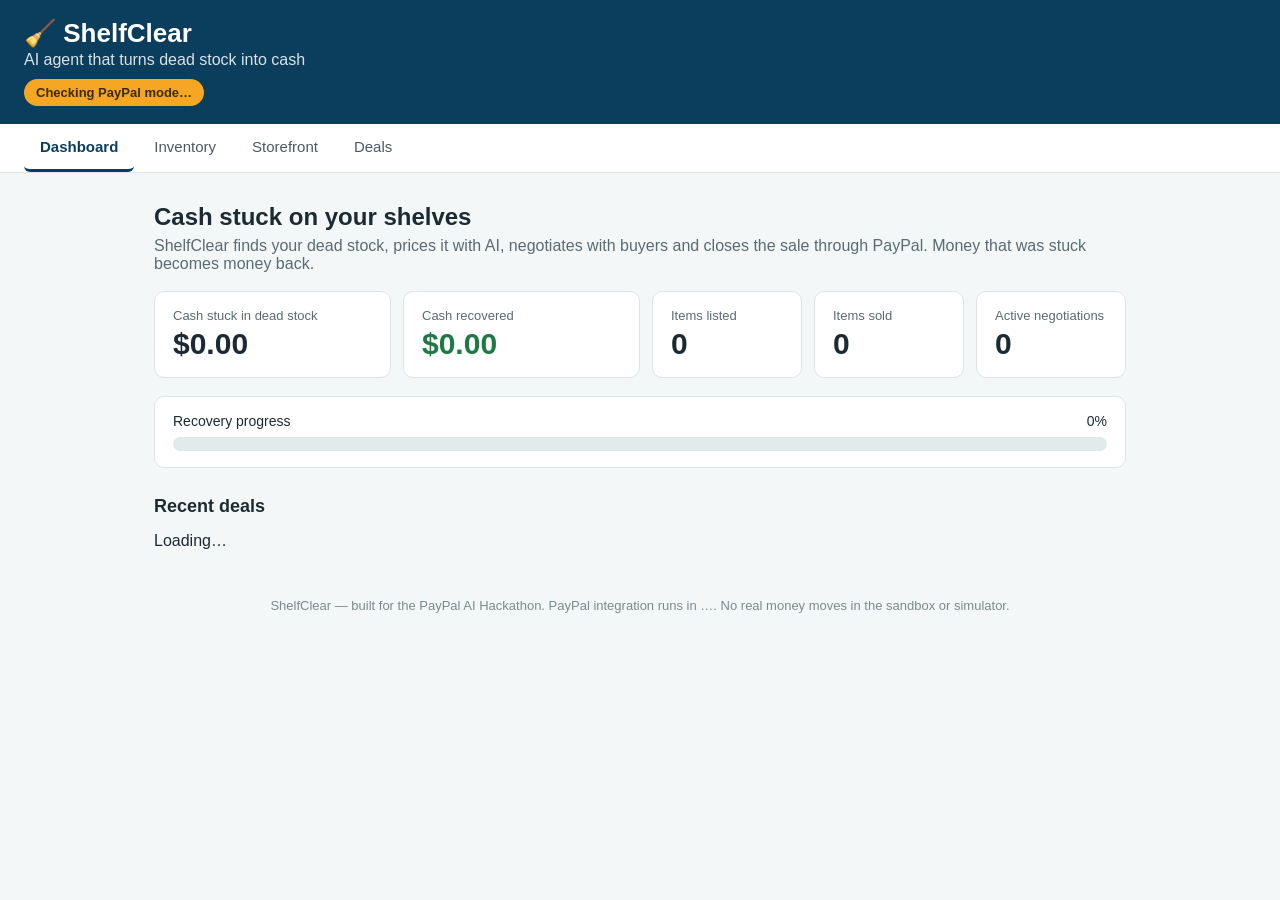
==== static/index.html @ 05d49730 "ShelfClear: AI dead-stock agent — priced by AI, negotiated by AI, closed through PayPal (PayPal AI H" ====
<!DOCTYPE html>
<html lang="en">
<head>
<meta charset="utf-8">
<meta name="viewport" content="width=device-width, initial-scale=1">
<title>ShelfClear — Turn Dead Stock Into Cash</title>
<link rel="stylesheet" href="/static/style.css">
</head>
<body>
<header>
  <div class="brand">🧹 ShelfClear</div>
  <div class="tagline">AI agent that turns dead stock into cash</div>
  <div id="mode-banner" class="mode-banner">Checking PayPal mode…</div>
</header>

<nav>
  <button data-view="dashboard" class="active">Dashboard</button>
  <button data-view="inventory">Inventory</button>
  <button data-view="storefront">Storefront</button>
  <button data-view="deals">Deals</button>
</nav>

<main>
  <!-- DASHBOARD -->
  <section id="view-dashboard" class="view active">
    <h1>Cash stuck on your shelves</h1>
    <p class="sub">ShelfClear finds your dead stock, prices it with AI, negotiates with buyers
    and closes the sale through PayPal. Money that was stuck becomes money back.</p>
    <div class="cards">
      <div class="card big"><span class="label">Cash stuck in dead stock</span><span class="value" id="stat-stuck">$0.00</span></div>
      <div class="card big good"><span class="label">Cash recovered</span><span class="value" id="stat-recovered">$0.00</span></div>
      <div class="card"><span class="label">Items listed</span><span class="value" id="stat-listed">0</span></div>
      <div class="card"><span class="label">Items sold</span><span class="value" id="stat-sold">0</span></div>
      <div class="card"><span class="label">Active negotiations</span><span class="value" id="stat-deals">0</span></div>
    </div>
    <div class="meter-wrap">
      <div class="meter-label"><span>Recovery progress</span><span id="recovery-pct">0%</span></div>
      <div class="meter"><div id="recovery-bar" class="meter-fill" style="width:0%"></div></div>
    </div>
    <h2>Recent deals</h2>
    <div id="recent-deals" class="deal-list">Loading…</div>
  </section>

  <!-- INVENTORY -->
  <section id="view-inventory" class="view">
    <h1>Inventory</h1>
    <p class="sub">Add a dead-stock item. The AI prices it instantly — it never goes below your floor price.</p>
    <form id="add-form" class="form">
      <input name="name" placeholder="Item name" required>
      <select name="category">
        <option>Electronics</option><option>Accessories</option><option>Footwear</option>
        <option>Fashion</option><option>Home</option><option>Beauty</option><option>Toys</option>
      </select>
      <input name="original_price" type="number" step="0.01" min="0.01" placeholder="Original price ($)" required>
      <input name="cost_price" type="number" step="0.01" min="0" placeholder="Your cost ($)" required>
      <input name="floor_price" type="number" step="0.01" min="0.01" placeholder="Lowest price you'll accept ($)" required>
      <input name="qty" type="number" min="1" placeholder="Qty stuck" required>
      <input name="days_unsold" type="number" min="0" placeholder="Days unsold" required>
      <button type="submit">Add item &amp; price with AI</button>
    </form>
    <div id="form-error" class="error"></div>
    <table>
      <thead><tr><th>Item</th><th>Original</th><th>AI clearance price</th><th>Dead score</th><th>Why this price</th><th>Status</th><th></th></tr></thead>
      <tbody id="items-body"></tbody>
    </table>
  </section>

  <!-- STOREFRONT -->
  <section id="view-storefront" class="view">
    <h1>Clearance Storefront</h1>
    <p class="sub">This is what buyers see. Every price was set by the AI. Click a deal to negotiate with the agent.</p>
    <div id="store-grid" class="grid"></div>
  </section>

  <!-- DEALS -->
  <section id="view-deals" class="view">
    <h1>Deals</h1>
    <p class="sub">Negotiations in progress. The agent accepts, counters or walks away — it never goes below the seller's floor.</p>
    <div id="deals-list" class="deal-list">Loading…</div>
  </section>

  <!-- DEAL CHAT -->
  <section id="view-deal" class="view">
    <button id="back-to-deals" class="link-btn">← Back to deals</button>
    <h1 id="deal-title">Deal</h1>
    <div id="deal-status" class="deal-status"></div>
    <div id="chat" class="chat"></div>
    <div id="offer-box" class="offer-box">
      <input id="offer-input" type="number" step="0.01" min="0.01" placeholder="Your offer in $">
      <button id="offer-btn">Make offer</button>
    </div>
    <div id="pay-box" class="pay-box hidden">
      <p id="pay-info"></p>
      <button id="pay-create-btn">Create PayPal order</button>
      <button id="pay-approve-btn" class="hidden">Approve in PayPal</button>
      <button id="pay-capture-btn" class="hidden">Capture payment</button>
      <p id="pay-status" class="pay-status"></p>
    </div>
  </section>
</main>

<footer>
  ShelfClear — built for the PayPal AI Hackathon. PayPal integration runs in
  <span id="footer-mode">…</span>. No real money moves in the sandbox or simulator.
</footer>

<script src="/static/app.js"></script>
</body>
</html>
---- static/style.css ----
* { box-sizing: border-box; }
body { font-family: -apple-system, "Segoe UI", Roboto, Helvetica, Arial, sans-serif;
  margin: 0; color: #1c2b33; background: #f4f7f8; }
header { background: #0b3d5c; color: #fff; padding: 18px 24px; }
.brand { font-size: 26px; font-weight: 800; }
.tagline { opacity: .85; margin-top: 2px; }
.mode-banner { margin-top: 10px; display: inline-block; padding: 6px 12px; border-radius: 20px;
  font-size: 13px; font-weight: 600; background: #f5a623; color: #3a2a00; }
.mode-banner.sandbox { background: #2e9e5b; color: #fff; }
nav { background: #fff; border-bottom: 1px solid #dde4e7; padding: 0 24px; display: flex; gap: 4px; }
nav button { border: none; background: none; padding: 14px 16px; font-size: 15px; cursor: pointer;
  color: #4a5a63; border-bottom: 3px solid transparent; }
nav button.active { color: #0b3d5c; border-bottom-color: #0b3d5c; font-weight: 700; }
main { max-width: 1020px; margin: 0 auto; padding: 24px; }
h1 { font-size: 24px; margin: 6px 0; }
h2 { font-size: 18px; margin-top: 28px; }
.sub { color: #5a6b73; margin-top: 0; }
.view { display: none; }
.view.active { display: block; }
.cards { display: flex; flex-wrap: wrap; gap: 12px; margin: 18px 0; }
.card { background: #fff; border: 1px solid #dde4e7; border-radius: 10px; padding: 16px 18px;
  min-width: 150px; flex: 1; }
.card.big { flex: 2; }
.card .label { display: block; font-size: 13px; color: #5a6b73; }
.card .value { display: block; font-size: 30px; font-weight: 800; margin-top: 4px; }
.card.good .value { color: #1d7a45; }
.meter-wrap { background: #fff; border: 1px solid #dde4e7; border-radius: 10px; padding: 16px 18px; }
.meter-label { display: flex; justify-content: space-between; font-size: 14px; margin-bottom: 8px; }
.meter { height: 14px; background: #e3eaec; border-radius: 8px; overflow: hidden; }
.meter-fill { height: 100%; background: #1d7a45; transition: width .4s; }
.form { display: flex; flex-wrap: wrap; gap: 8px; background: #fff; border: 1px solid #dde4e7;
  border-radius: 10px; padding: 16px; margin-bottom: 16px; }
.form input, .form select { padding: 9px 10px; border: 1px solid #c8d2d6; border-radius: 6px; font-size: 14px; }
.form input { flex: 1 1 180px; }
button { background: #0b3d5c; color: #fff; border: none; border-radius: 6px; padding: 10px 16px;
  font-size: 14px; cursor: pointer; }
button:disabled { opacity: .5; cursor: default; }
button.secondary { background: #e3eaec; color: #1c2b33; }
.error { color: #b3261e; min-height: 18px; margin-bottom: 8px; }
table { width: 100%; border-collapse: collapse; background: #fff; font-size: 14px; }
th, td { text-align: left; padding: 10px; border-bottom: 1px solid #e3eaec; vertical-align: top; }
th { background: #eef2f3; }
.badge { display: inline-block; padding: 2px 9px; border-radius: 12px; font-size: 12px; font-weight: 700; }
.badge.listed { background: #e3f0ff; color: #0b4a8a; }
.badge.sold { background: #dff2e5; color: #1d7a45; }
.grid { display: grid; grid-template-columns: repeat(auto-fill, minmax(230px, 1fr)); gap: 14px; }
.deal-card { background: #fff; border: 1px solid #dde4e7; border-radius: 10px; padding: 16px; }
.deal-card h3 { margin: 0 0 6px; font-size: 17px; }
.price-old { text-decoration: line-through; color: #8a9aA1; }
.price-new { font-size: 24px; font-weight: 800; color: #1d7a45; }
.off { background: #fde8e8; color: #b3261e; font-weight: 700; padding: 2px 8px; border-radius: 12px; font-size: 12px; }
.deal-card p { margin: 6px 0; font-size: 14px; color: #5a6b73; }
.deal-list .deal-row { background: #fff; border: 1px solid #dde4e7; border-radius: 10px;
  padding: 14px 16px; margin-bottom: 10px; display: flex; justify-content: space-between; gap: 12px; align-items: center; }
.deal-row .meta { font-size: 14px; }
.status-pill { padding: 3px 10px; border-radius: 12px; font-size: 12px; font-weight: 700; }
.status-negotiating { background: #fff3d6; color: #7a5b00; }
.status-accepted { background: #e3f0ff; color: #0b4a8a; }
.status-paid { background: #dff2e5; color: #1d7a45; }
.status-walked_away { background: #f0f0f0; color: #5a6b73; }
.chat { background: #fff; border: 1px solid #dde4e7; border-radius: 10px; padding: 16px;
  min-height: 220px; margin: 12px 0; }
.msg { margin: 10px 0; max-width: 80%; padding: 10px 14px; border-radius: 10px; font-size: 15px; }
.msg.buyer { background: #e3f0ff; margin-left: auto; }
.msg.agent { background: #eef2f3; }
.msg.system { background: #fff3d6; font-size: 13px; }
.msg .who { display: block; font-size: 11px; font-weight: 700; text-transform: uppercase; opacity: .6; }
.offer-box, .pay-box { display: flex; gap: 8px; flex-wrap: wrap; align-items: center;
  background: #fff; border: 1px solid #dde4e7; border-radius: 10px; padding: 14px; margin-top: 12px; }
.offer-box input { flex: 1; padding: 10px; border: 1px solid #c8d2d6; border-radius: 6px; font-size: 15px; }
.pay-box p { margin: 4px 0; }
.pay-status { font-size: 14px; color: #1d7a45; font-weight: 600; }
.hidden { display: none !important; }
.link-btn { background: none; color: #0b3d5c; padding: 0; font-weight: 700; }
.deal-status { font-size: 15px; }
footer { text-align: center; color: #7a8a91; font-size: 13px; padding: 24px; }
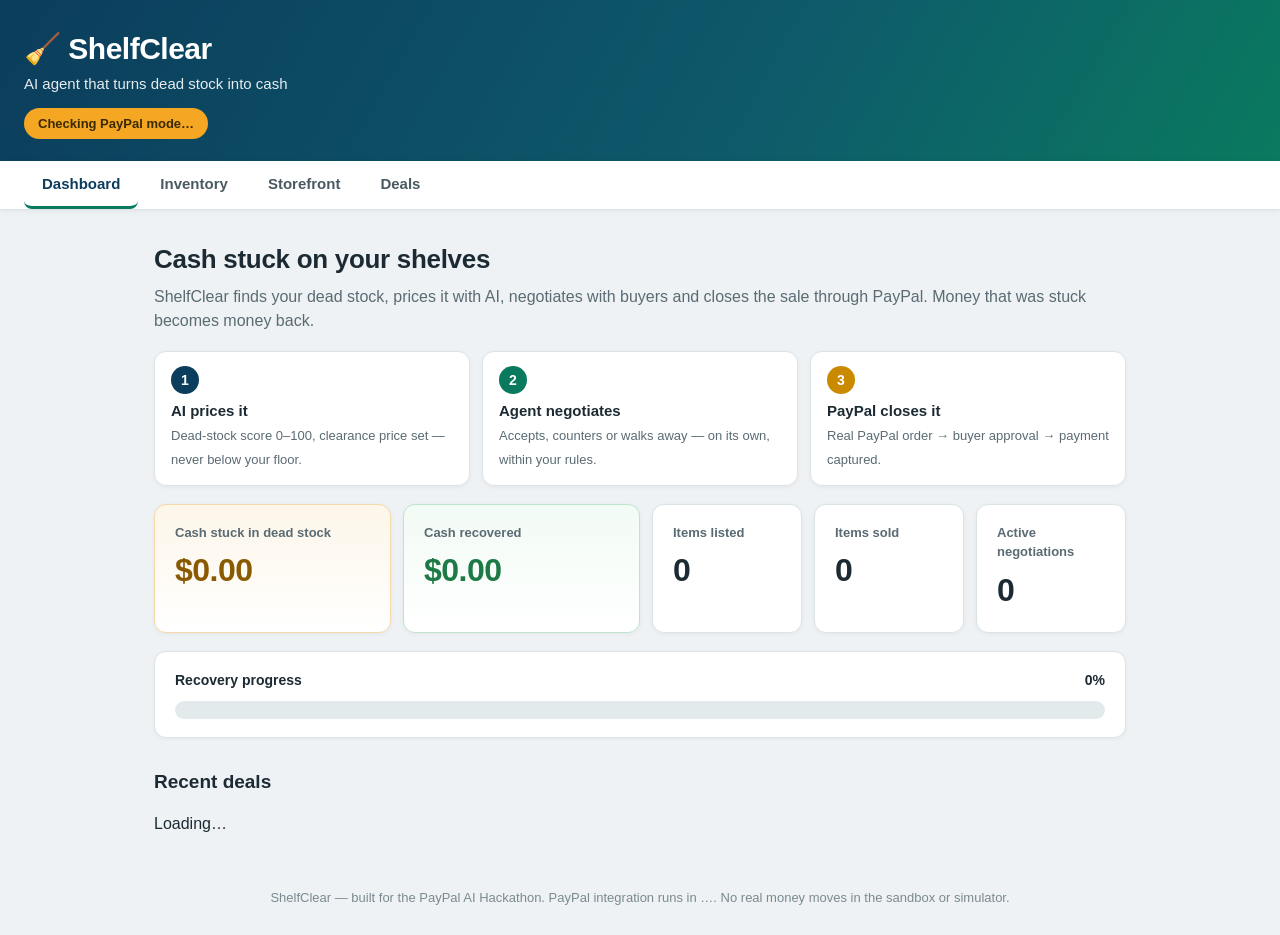
==== commit 2c875760: "UI polish: gradient header, PayPal-gold pay buttons, how-it-works strip, card/chat styling" ====
--- a/static/index.html
+++ b/static/index.html
@@ -26,8 +26,13 @@
     <h1>Cash stuck on your shelves</h1>
     <p class="sub">ShelfClear finds your dead stock, prices it with AI, negotiates with buyers
     and closes the sale through PayPal. Money that was stuck becomes money back.</p>
+    <div class="steps">
+      <div class="step"><span class="num">1</span><b>AI prices it</b><span>Dead-stock score 0–100, clearance price set — never below your floor.</span></div>
+      <div class="step"><span class="num teal">2</span><b>Agent negotiates</b><span>Accepts, counters or walks away — on its own, within your rules.</span></div>
+      <div class="step"><span class="num gold">3</span><b>PayPal closes it</b><span>Real PayPal order → buyer approval → payment captured.</span></div>
+    </div>
     <div class="cards">
-      <div class="card big"><span class="label">Cash stuck in dead stock</span><span class="value" id="stat-stuck">$0.00</span></div>
+      <div class="card big stuck"><span class="label">Cash stuck in dead stock</span><span class="value" id="stat-stuck">$0.00</span></div>
       <div class="card big good"><span class="label">Cash recovered</span><span class="value" id="stat-recovered">$0.00</span></div>
       <div class="card"><span class="label">Items listed</span><span class="value" id="stat-listed">0</span></div>
       <div class="card"><span class="label">Items sold</span><span class="value" id="stat-sold">0</span></div>
@@ -91,9 +96,9 @@
     </div>
     <div id="pay-box" class="pay-box hidden">
       <p id="pay-info"></p>
-      <button id="pay-create-btn">Create PayPal order</button>
-      <button id="pay-approve-btn" class="hidden">Approve in PayPal</button>
-      <button id="pay-capture-btn" class="hidden">Capture payment</button>
+      <button id="pay-create-btn" class="paypal-btn">Create PayPal order</button>
+      <button id="pay-approve-btn" class="hidden paypal-btn">Approve in PayPal</button>
+      <button id="pay-capture-btn" class="hidden paypal-btn">Capture payment</button>
       <p id="pay-status" class="pay-status"></p>
     </div>
   </section>
--- a/static/style.css
+++ b/static/style.css
@@ -1,76 +1,127 @@
 * { box-sizing: border-box; }
 body { font-family: -apple-system, "Segoe UI", Roboto, Helvetica, Arial, sans-serif;
-  margin: 0; color: #1c2b33; background: #f4f7f8; }
-header { background: #0b3d5c; color: #fff; padding: 18px 24px; }
-.brand { font-size: 26px; font-weight: 800; }
-.tagline { opacity: .85; margin-top: 2px; }
-.mode-banner { margin-top: 10px; display: inline-block; padding: 6px 12px; border-radius: 20px;
-  font-size: 13px; font-weight: 600; background: #f5a623; color: #3a2a00; }
+  margin: 0; color: #1c2b33; background: #eef2f4; line-height: 1.5; }
+
+/* ---------- header ---------- */
+header { background: linear-gradient(120deg, #0b3d5c 0%, #0e5a6b 60%, #0a7a5f 100%);
+  color: #fff; padding: 26px 24px 22px; box-shadow: 0 2px 12px rgba(11, 61, 92, .25); }
+.brand { font-size: 30px; font-weight: 800; letter-spacing: -.5px; }
+.tagline { opacity: .9; margin-top: 2px; font-size: 15px; }
+.mode-banner { margin-top: 12px; display: inline-block; padding: 6px 14px; border-radius: 20px;
+  font-size: 13px; font-weight: 700; background: #f5a623; color: #3a2a00; }
 .mode-banner.sandbox { background: #2e9e5b; color: #fff; }
-nav { background: #fff; border-bottom: 1px solid #dde4e7; padding: 0 24px; display: flex; gap: 4px; }
-nav button { border: none; background: none; padding: 14px 16px; font-size: 15px; cursor: pointer;
-  color: #4a5a63; border-bottom: 3px solid transparent; }
-nav button.active { color: #0b3d5c; border-bottom-color: #0b3d5c; font-weight: 700; }
+
+/* ---------- nav ---------- */
+nav { background: #fff; border-bottom: 1px solid #dde4e7; padding: 0 24px; display: flex; gap: 4px;
+  position: sticky; top: 0; z-index: 10; box-shadow: 0 1px 6px rgba(0,0,0,.06); }
+nav button { border: none; background: none; padding: 14px 18px; font-size: 15px; cursor: pointer;
+  color: #4a5a63; border-bottom: 3px solid transparent; font-weight: 600; }
+nav button:hover { color: #0b3d5c; }
+nav button.active { color: #0b3d5c; border-bottom-color: #0a7a5f; font-weight: 800; }
+
 main { max-width: 1020px; margin: 0 auto; padding: 24px; }
-h1 { font-size: 24px; margin: 6px 0; }
-h2 { font-size: 18px; margin-top: 28px; }
+h1 { font-size: 26px; margin: 6px 0; letter-spacing: -.3px; }
+h2 { font-size: 19px; margin-top: 30px; }
 .sub { color: #5a6b73; margin-top: 0; }
 .view { display: none; }
 .view.active { display: block; }
+
+/* ---------- how-it-works strip ---------- */
+.steps { display: flex; flex-wrap: wrap; gap: 12px; margin: 18px 0 6px; }
+.step { flex: 1; min-width: 200px; background: #fff; border: 1px solid #dde4e7; border-radius: 12px;
+  padding: 14px 16px; box-shadow: 0 1px 4px rgba(0,0,0,.05); }
+.step .num { display: inline-block; width: 28px; height: 28px; line-height: 28px; text-align: center;
+  border-radius: 50%; background: #0b3d5c; color: #fff; font-weight: 800; font-size: 14px; margin-bottom: 6px; }
+.step .num.teal { background: #0a7a5f; }
+.step .num.gold { background: #c98a00; }
+.step b { display: block; font-size: 15px; }
+.step span { font-size: 13px; color: #5a6b73; }
+
+/* ---------- stat cards ---------- */
 .cards { display: flex; flex-wrap: wrap; gap: 12px; margin: 18px 0; }
-.card { background: #fff; border: 1px solid #dde4e7; border-radius: 10px; padding: 16px 18px;
-  min-width: 150px; flex: 1; }
+.card { background: #fff; border: 1px solid #dde4e7; border-radius: 12px; padding: 18px 20px;
+  min-width: 150px; flex: 1; box-shadow: 0 1px 4px rgba(0,0,0,.05); }
 .card.big { flex: 2; }
-.card .label { display: block; font-size: 13px; color: #5a6b73; }
-.card .value { display: block; font-size: 30px; font-weight: 800; margin-top: 4px; }
+.card .label { display: block; font-size: 13px; color: #5a6b73; font-weight: 600; }
+.card .value { display: block; font-size: 32px; font-weight: 800; margin-top: 4px; letter-spacing: -.5px; }
+.card.good { border-color: #bfe3cc; background: linear-gradient(180deg, #f2fbf5, #fff); }
 .card.good .value { color: #1d7a45; }
-.meter-wrap { background: #fff; border: 1px solid #dde4e7; border-radius: 10px; padding: 16px 18px; }
-.meter-label { display: flex; justify-content: space-between; font-size: 14px; margin-bottom: 8px; }
-.meter { height: 14px; background: #e3eaec; border-radius: 8px; overflow: hidden; }
-.meter-fill { height: 100%; background: #1d7a45; transition: width .4s; }
+.card.stuck { border-color: #f6d9a8; background: linear-gradient(180deg, #fdf6e9, #fff); }
+.card.stuck .value { color: #8a5a00; }
+
+/* ---------- recovery meter ---------- */
+.meter-wrap { background: #fff; border: 1px solid #dde4e7; border-radius: 12px; padding: 18px 20px;
+  box-shadow: 0 1px 4px rgba(0,0,0,.05); }
+.meter-label { display: flex; justify-content: space-between; font-size: 14px; font-weight: 600; margin-bottom: 10px; }
+.meter { height: 18px; background: #e3eaec; border-radius: 9px; overflow: hidden; }
+.meter-fill { height: 100%; background: linear-gradient(90deg, #2e9e5b, #0a7a5f); transition: width .4s; }
+
+/* ---------- forms & buttons ---------- */
 .form { display: flex; flex-wrap: wrap; gap: 8px; background: #fff; border: 1px solid #dde4e7;
-  border-radius: 10px; padding: 16px; margin-bottom: 16px; }
-.form input, .form select { padding: 9px 10px; border: 1px solid #c8d2d6; border-radius: 6px; font-size: 14px; }
+  border-radius: 12px; padding: 16px; margin-bottom: 16px; box-shadow: 0 1px 4px rgba(0,0,0,.05); }
+.form input, .form select { padding: 10px 12px; border: 1px solid #c8d2d6; border-radius: 8px; font-size: 14px; }
+.form input:focus, .form select:focus { outline: 2px solid #0a7a5f; border-color: #0a7a5f; }
 .form input { flex: 1 1 180px; }
-button { background: #0b3d5c; color: #fff; border: none; border-radius: 6px; padding: 10px 16px;
-  font-size: 14px; cursor: pointer; }
+button { background: #0b3d5c; color: #fff; border: none; border-radius: 8px; padding: 11px 18px;
+  font-size: 14px; font-weight: 700; cursor: pointer; transition: background .15s, transform .1s; }
+button:hover { background: #0e4d73; }
+button:active { transform: scale(.98); }
 button:disabled { opacity: .5; cursor: default; }
 button.secondary { background: #e3eaec; color: #1c2b33; }
+button.secondary:hover { background: #d3dee1; }
+button.paypal-btn { background: #ffc439; color: #1c2b33; box-shadow: 0 2px 6px rgba(201, 138, 0, .35); }
+button.paypal-btn:hover { background: #ffcf5c; }
 .error { color: #b3261e; min-height: 18px; margin-bottom: 8px; }
-table { width: 100%; border-collapse: collapse; background: #fff; font-size: 14px; }
-th, td { text-align: left; padding: 10px; border-bottom: 1px solid #e3eaec; vertical-align: top; }
-th { background: #eef2f3; }
-.badge { display: inline-block; padding: 2px 9px; border-radius: 12px; font-size: 12px; font-weight: 700; }
+
+/* ---------- tables ---------- */
+table { width: 100%; border-collapse: collapse; background: #fff; font-size: 14px;
+  border-radius: 12px; overflow: hidden; box-shadow: 0 1px 4px rgba(0,0,0,.05); }
+th, td { text-align: left; padding: 12px; border-bottom: 1px solid #e3eaec; vertical-align: top; }
+th { background: #eef2f3; font-size: 13px; text-transform: uppercase; letter-spacing: .4px; }
+tbody tr:nth-child(even) { background: #fafbfc; }
+tbody tr:hover { background: #f0f6f7; }
+.badge { display: inline-block; padding: 3px 10px; border-radius: 12px; font-size: 12px; font-weight: 700; }
 .badge.listed { background: #e3f0ff; color: #0b4a8a; }
 .badge.sold { background: #dff2e5; color: #1d7a45; }
+
+/* ---------- storefront ---------- */
 .grid { display: grid; grid-template-columns: repeat(auto-fill, minmax(230px, 1fr)); gap: 14px; }
-.deal-card { background: #fff; border: 1px solid #dde4e7; border-radius: 10px; padding: 16px; }
+.deal-card { background: #fff; border: 1px solid #dde4e7; border-radius: 12px; padding: 18px;
+  box-shadow: 0 1px 4px rgba(0,0,0,.05); transition: box-shadow .15s, transform .15s; }
+.deal-card:hover { box-shadow: 0 4px 14px rgba(11, 61, 92, .15); transform: translateY(-2px); }
 .deal-card h3 { margin: 0 0 6px; font-size: 17px; }
 .price-old { text-decoration: line-through; color: #8a9aA1; }
-.price-new { font-size: 24px; font-weight: 800; color: #1d7a45; }
+.price-new { font-size: 26px; font-weight: 800; color: #1d7a45; }
 .off { background: #fde8e8; color: #b3261e; font-weight: 700; padding: 2px 8px; border-radius: 12px; font-size: 12px; }
 .deal-card p { margin: 6px 0; font-size: 14px; color: #5a6b73; }
-.deal-list .deal-row { background: #fff; border: 1px solid #dde4e7; border-radius: 10px;
-  padding: 14px 16px; margin-bottom: 10px; display: flex; justify-content: space-between; gap: 12px; align-items: center; }
+
+/* ---------- deals list ---------- */
+.deal-list .deal-row { background: #fff; border: 1px solid #dde4e7; border-radius: 12px;
+  padding: 14px 16px; margin-bottom: 10px; display: flex; justify-content: space-between; gap: 12px;
+  align-items: center; box-shadow: 0 1px 4px rgba(0,0,0,.05); }
 .deal-row .meta { font-size: 14px; }
-.status-pill { padding: 3px 10px; border-radius: 12px; font-size: 12px; font-weight: 700; }
+.status-pill { padding: 4px 11px; border-radius: 12px; font-size: 12px; font-weight: 700; }
 .status-negotiating { background: #fff3d6; color: #7a5b00; }
 .status-accepted { background: #e3f0ff; color: #0b4a8a; }
 .status-paid { background: #dff2e5; color: #1d7a45; }
 .status-walked_away { background: #f0f0f0; color: #5a6b73; }
-.chat { background: #fff; border: 1px solid #dde4e7; border-radius: 10px; padding: 16px;
-  min-height: 220px; margin: 12px 0; }
-.msg { margin: 10px 0; max-width: 80%; padding: 10px 14px; border-radius: 10px; font-size: 15px; }
-.msg.buyer { background: #e3f0ff; margin-left: auto; }
-.msg.agent { background: #eef2f3; }
+
+/* ---------- chat ---------- */
+.chat { background: #fff; border: 1px solid #dde4e7; border-radius: 12px; padding: 18px;
+  min-height: 220px; margin: 12px 0; box-shadow: 0 1px 4px rgba(0,0,0,.05); }
+.msg { margin: 10px 0; max-width: 80%; padding: 11px 15px; border-radius: 14px; font-size: 15px; }
+.msg.buyer { background: #dbeafe; margin-left: auto; border-bottom-right-radius: 4px; }
+.msg.agent { background: #e6f4ef; border-bottom-left-radius: 4px; }
 .msg.system { background: #fff3d6; font-size: 13px; }
-.msg .who { display: block; font-size: 11px; font-weight: 700; text-transform: uppercase; opacity: .6; }
+.msg .who { display: block; font-size: 11px; font-weight: 700; text-transform: uppercase; opacity: .6; margin-bottom: 2px; }
 .offer-box, .pay-box { display: flex; gap: 8px; flex-wrap: wrap; align-items: center;
-  background: #fff; border: 1px solid #dde4e7; border-radius: 10px; padding: 14px; margin-top: 12px; }
-.offer-box input { flex: 1; padding: 10px; border: 1px solid #c8d2d6; border-radius: 6px; font-size: 15px; }
+  background: #fff; border: 1px solid #dde4e7; border-radius: 12px; padding: 16px; margin-top: 12px;
+  box-shadow: 0 1px 4px rgba(0,0,0,.05); }
+.offer-box input { flex: 1; padding: 11px 12px; border: 1px solid #c8d2d6; border-radius: 8px; font-size: 15px; }
+.offer-box input:focus { outline: 2px solid #0a7a5f; border-color: #0a7a5f; }
 .pay-box p { margin: 4px 0; }
 .pay-status { font-size: 14px; color: #1d7a45; font-weight: 600; }
 .hidden { display: none !important; }
 .link-btn { background: none; color: #0b3d5c; padding: 0; font-weight: 700; }
 .deal-status { font-size: 15px; }
-footer { text-align: center; color: #7a8a91; font-size: 13px; padding: 24px; }
+footer { text-align: center; color: #7a8a91; font-size: 13px; padding: 28px; }
